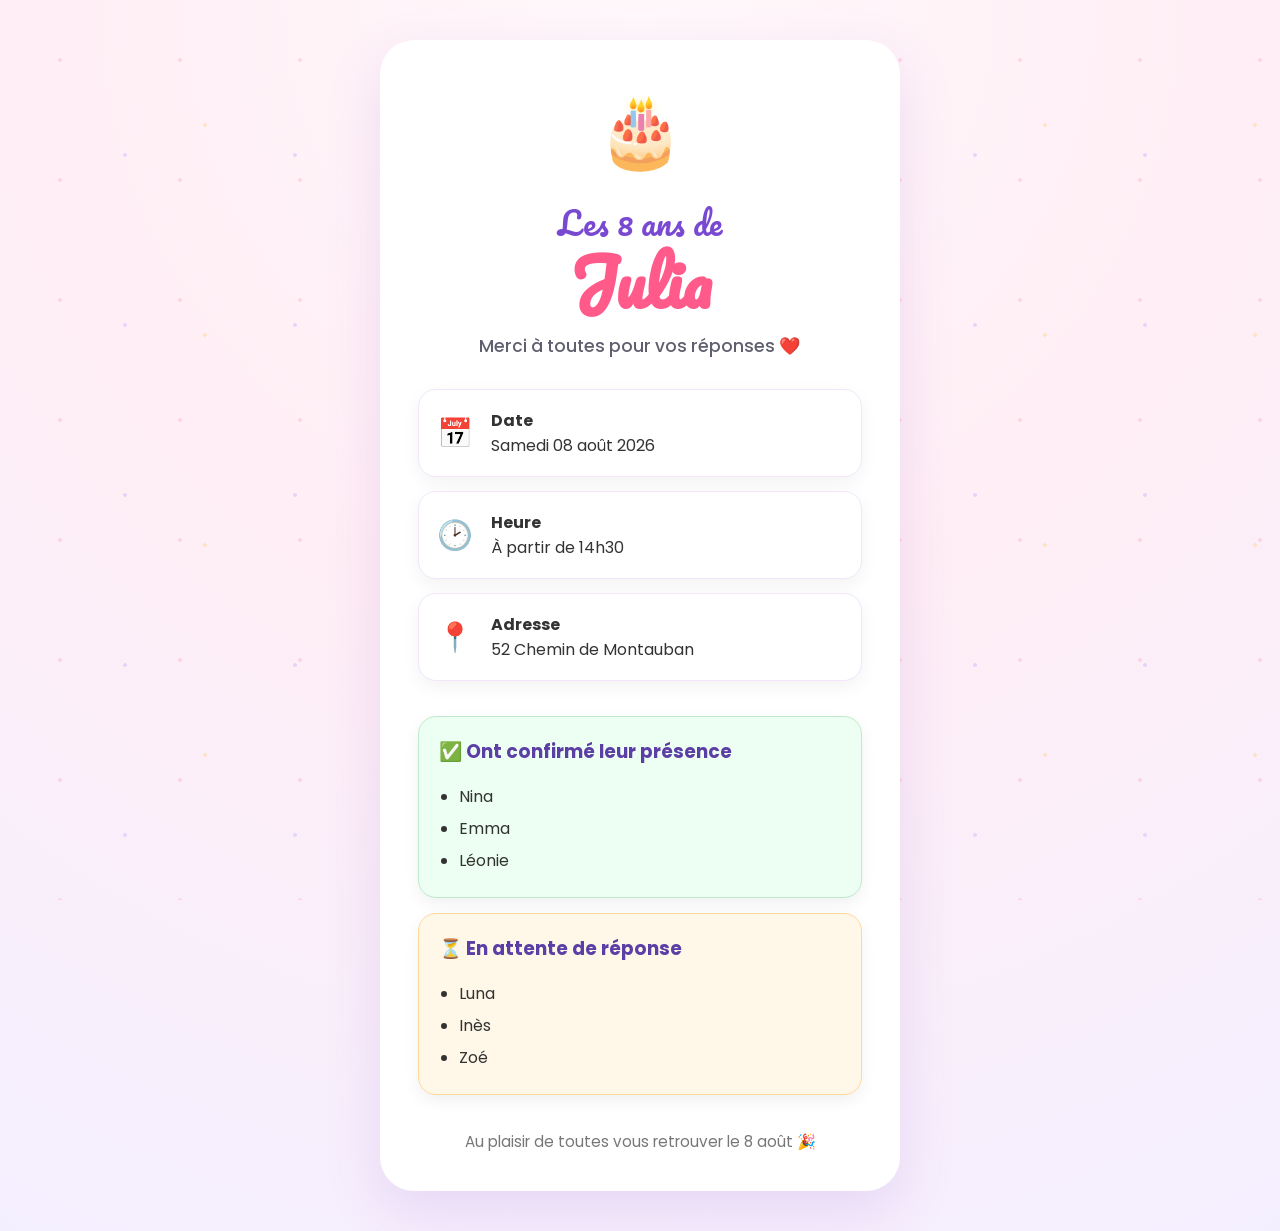
==== accueil.html @ 5ee74ef2 "Create accueil.html" ====
<!DOCTYPE html>
<html lang="fr">

<head>

<meta charset="UTF-8">
<meta name="viewport" content="width=device-width, initial-scale=1">

<title>Anniversaire de Julia</title>

<link rel="preconnect" href="https://fonts.googleapis.com">
<link rel="preconnect" href="https://fonts.gstatic.com" crossorigin>

<link href="https://fonts.googleapis.com/css2?family=Poppins:wght@300;400;500;600;700&family=Pacifico&display=swap" rel="stylesheet">

<link rel="stylesheet" href="style.css">

<style>

.section{

    margin-top:35px;

}

.list-card{

    border-radius:18px;

    padding:20px;

    margin-top:15px;

    text-align:left;

    box-shadow:0 6px 16px rgba(0,0,0,.06);

}

.presentes{

    background:#ECFFF2;

    border:1px solid #BFE9CD;

}

.attente{

    background:#FFF7E8;

    border:1px solid #FFD998;

}

.list-card h3{

    margin-bottom:15px;

    color:#5C3FA5;

}

.list-card ul{

    margin-left:20px;

    line-height:2;

}

.footer{

    margin-top:35px;

    color:#777;

    font-size:.95rem;

}

</style>

</head>

<body>

<div class="background"></div>

<div class="container">

<div class="card">

<div class="cake">
🎂
</div>

<h1>Les 8 ans de</h1>

<h2 class="julia">
Julia
</h2>

<p class="subtitle">

Merci à toutes pour vos réponses ❤️

</p>

<div class="info">

<div class="info-card">

<span class="icon">📅</span>

<div>

<strong>Date</strong><br>

Samedi 08 août 2026

</div>

</div>

<div class="info-card">

<span class="icon">🕑</span>

<div>

<strong>Heure</strong><br>

À partir de 14h30

</div>

</div>

<div class="info-card">

<span class="icon">📍</span>

<div>

<strong>Adresse</strong><br>

52 Chemin de Montauban

</div>

</div>

</div>

<div class="section">

<div class="list-card presentes">

<h3>✅ Ont confirmé leur présence</h3>

<ul>

<li>Nina</li>

<li>Emma</li>

<li>Léonie</li>

</ul>

</div>

<div class="list-card attente">

<h3>⏳ En attente de réponse</h3>

<ul>

<li>Luna</li>

<li>Inès</li>

<li>Zoé</li>

</ul>

</div>

</div>

<div class="footer">

Au plaisir de toutes vous retrouver le 8 août 🎉

</div>

</div>

</div>

</body>

</html>
---- style.css ----
*{
    margin:0;
    padding:0;
    box-sizing:border-box;
}

body{

    font-family:'Poppins',sans-serif;

    background:
    radial-gradient(circle at top,#fff8fb 0%,#ffeef5 45%,#f4efff 100%);

    min-height:100vh;

    color:#333;

    overflow-x:hidden;

}

.background{

    position:fixed;
    inset:0;

    background-image:
    radial-gradient(#ffb3c7 2px,transparent 2px),
    radial-gradient(#c9b7ff 2px,transparent 2px),
    radial-gradient(#ffd58a 2px,transparent 2px);

    background-size:
    120px 120px,
    170px 170px,
    210px 210px;

    background-position:
    0 0,
    40px 70px,
    100px 20px;

    opacity:.45;

    pointer-events:none;

}

.container{

    display:flex;

    justify-content:center;

    padding:40px 18px;

}

.card{

    width:100%;
    max-width:520px;

    background:white;

    border-radius:34px;

    padding:38px;

    text-align:center;

    box-shadow:
    0 20px 55px rgba(140,74,196,.15);

    position:relative;

    overflow:hidden;

}

.cake{

    font-size:70px;

    margin-bottom:10px;

    animation:float 3s ease-in-out infinite;

}

@keyframes float{

    0%{transform:translateY(0);}
    50%{transform:translateY(-8px);}
    100%{transform:translateY(0);}

}

h1{

    color:#7A49D1;

    font-size:2rem;

    font-family:'Pacifico',cursive;

    font-weight:400;

}

.julia{

    font-family:'Pacifico',cursive;

    color:#FF5A8A;

    font-size:4rem;

    line-height:1;

    margin-bottom:18px;

}

.welcome{

    font-size:1.35rem;

    font-weight:600;

    color:#5c3fa5;

    margin-bottom:12px;

}

.subtitle{

    color:#5F5F6F;

    font-size:1.08rem;

    line-height:1.7;

    font-weight:500;

    margin-bottom:28px;

}

.info{

    display:flex;

    flex-direction:column;

    gap:14px;

    margin-bottom:26px;

}

.info-card{

    display:flex;

    align-items:center;

    gap:18px;

    text-align:left;

    background:#fff;

    border-radius:18px;

    padding:18px;

    border:1px solid #f1e6fb;

    box-shadow:0 6px 18px rgba(0,0,0,.05);

}

.icon{

    font-size:1.8rem;

}

.deadline{

    margin:30px 0;

    color:#7a6f84;

}

.buttons{

    display:flex;

    flex-direction:column;

    gap:16px;

}

.btn{

    border:none;

    border-radius:18px;

    padding:18px;

    font-size:1.08rem;

    font-weight:600;

    cursor:pointer;

    transition:.25s;

}

.btn:hover{

    transform:translateY(-2px);

    box-shadow:0 12px 25px rgba(0,0,0,.12);

}

.yes{

    background:linear-gradient(135deg,#47d67c,#2cb45f);

    color:white;

}

.no{

    background:linear-gradient(135deg,#ff6c88,#ef4f6b);

    color:white;

}

.btn:disabled{

    opacity:.6;

    cursor:not-allowed;

}

#result{

    margin-top:28px;

}

.success{

    background:#eefcf4;

    border:1px solid #b9eccd;

    border-radius:20px;

    padding:22px;

    animation:fade .4s ease;

}

.error{

    background:#fff0f0;

    color:#d64545;

    border:1px solid #ffc4c4;

    border-radius:18px;

    padding:18px;

}

@keyframes fade{

    from{

        opacity:0;
        transform:translateY(15px);

    }

    to{

        opacity:1;
        transform:translateY(0);

    }

}

@media(max-width:600px){

    .card{

        padding:24px;

        border-radius:26px;

    }

    .julia{

        font-size:3.2rem;

    }

    h1{

        font-size:1.6rem;

    }

}
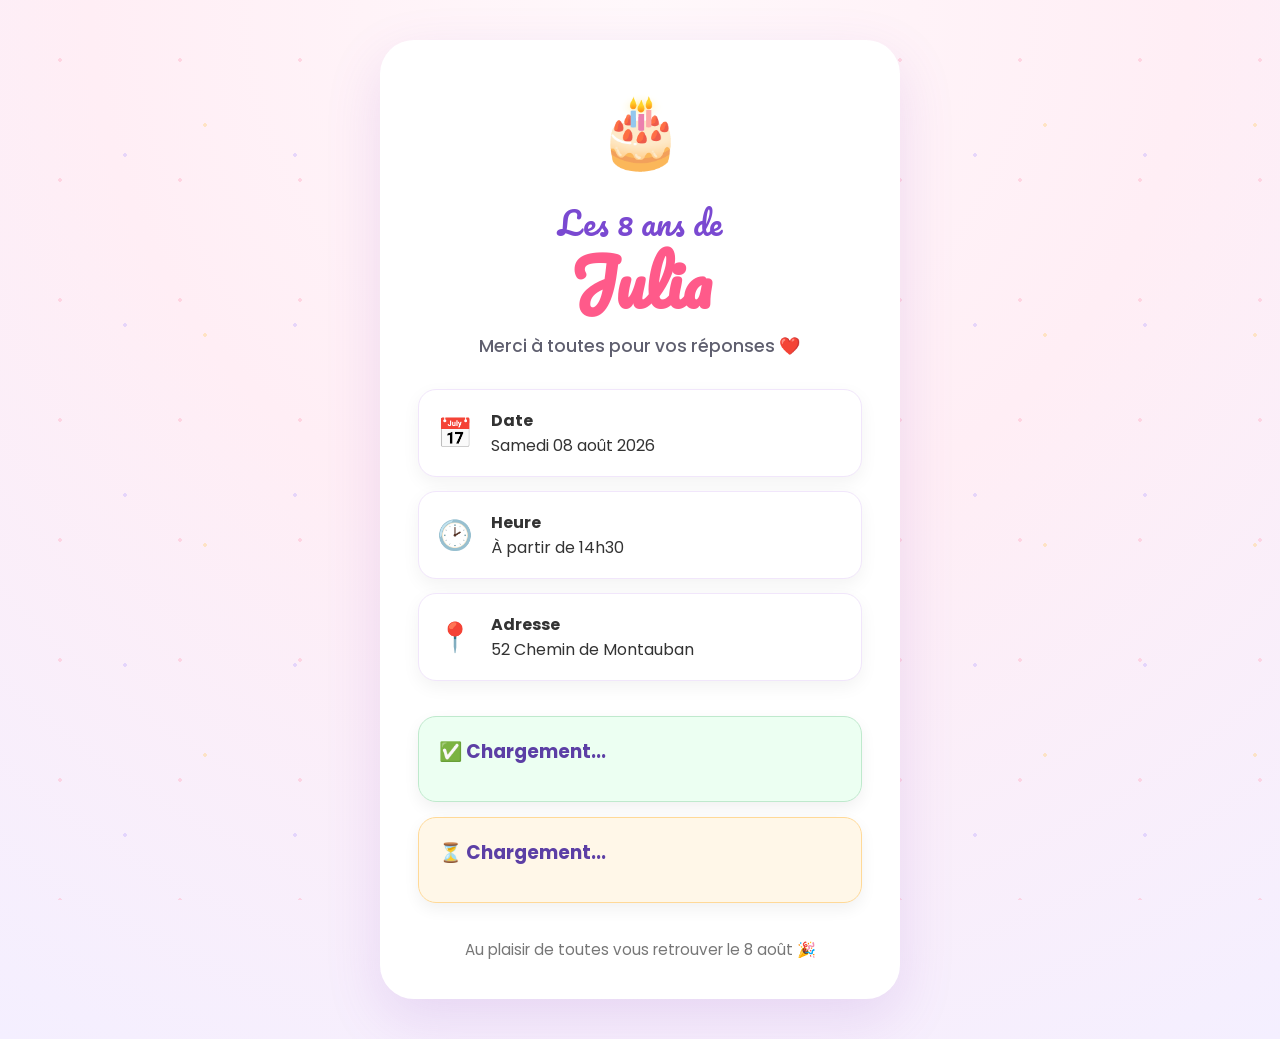
==== commit c8fedf86: "Update accueil.html" ====
--- a/accueil.html
+++ b/accueil.html
@@ -18,65 +18,42 @@
 <style>
 
 .section{
-
     margin-top:35px;
-
 }
 
 .list-card{
-
     border-radius:18px;
-
     padding:20px;
-
     margin-top:15px;
-
     text-align:left;
-
     box-shadow:0 6px 16px rgba(0,0,0,.06);
-
 }
 
 .presentes{
-
     background:#ECFFF2;
-
     border:1px solid #BFE9CD;
-
 }
 
 .attente{
-
     background:#FFF7E8;
-
     border:1px solid #FFD998;
-
 }
 
 .list-card h3{
-
     margin-bottom:15px;
-
     color:#5C3FA5;
-
 }
 
 .list-card ul{
-
     margin-left:20px;
-
     line-height:2;
-
 }
 
 .footer{
-
     margin-top:35px;
-
     color:#777;
-
     font-size:.95rem;
-
+    text-align:center;
 }
 
 </style>
@@ -102,9 +79,7 @@
 </h2>
 
 <p class="subtitle">
-
 Merci à toutes pour vos réponses ❤️
-
 </p>
 
 <div class="info">
@@ -157,15 +132,13 @@
 
 <div class="list-card presentes">
 
-<h3>✅ Ont confirmé leur présence</h3>
+<h3 id="titrePresentes" data-icon="✅">
 
-<ul>
+✅ Chargement...
 
-<li>Nina</li>
+</h3>
 
-<li>Emma</li>
-
-<li>Léonie</li>
+<ul id="presentes">
 
 </ul>
 
@@ -173,15 +146,13 @@
 
 <div class="list-card attente">
 
-<h3>⏳ En attente de réponse</h3>
+<h3 id="titreAttente" data-icon="⏳">
 
-<ul>
+⏳ Chargement...
 
-<li>Luna</li>
+</h3>
 
-<li>Inès</li>
-
-<li>Zoé</li>
+<ul id="attente">
 
 </ul>
 
@@ -199,6 +170,8 @@
 
 </div>
 
+<script src="accueil.js"></script>
+
 </body>
 
 </html>
